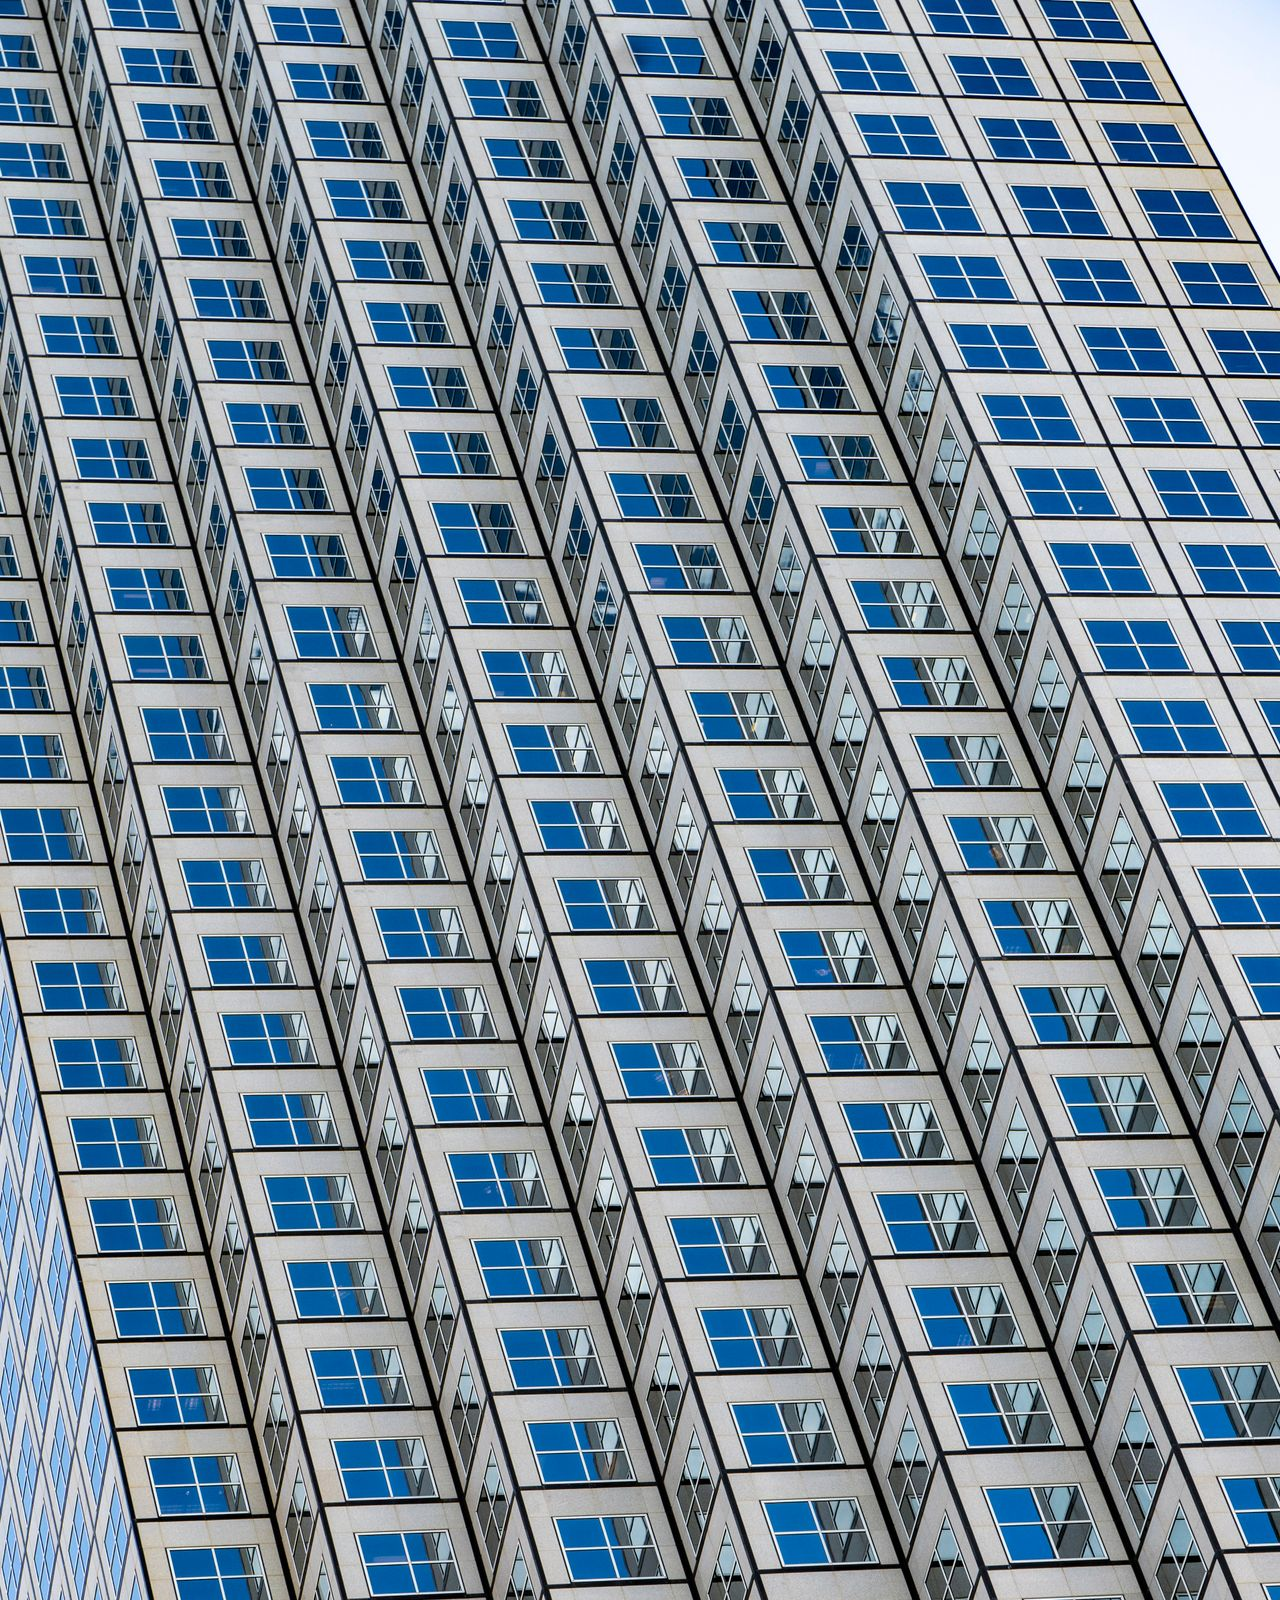
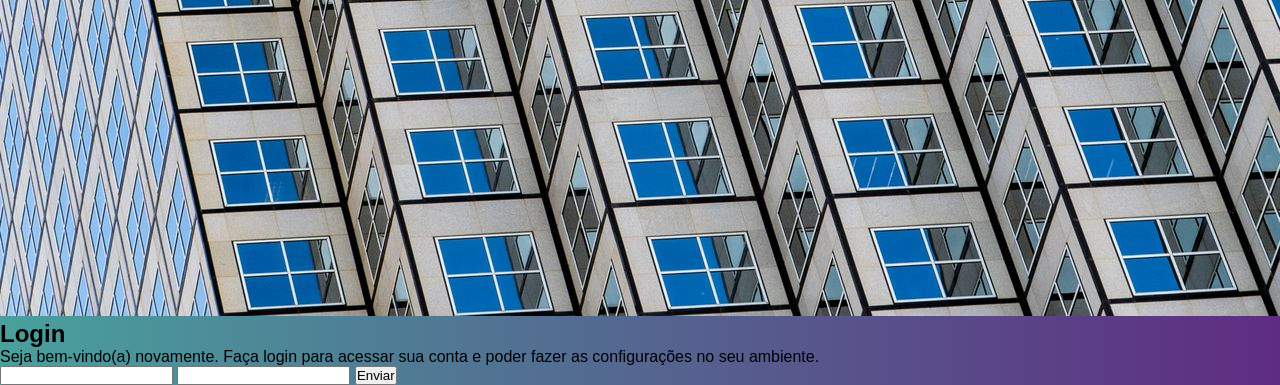
==== desafio/imagens/inde.html @ 2e76888c "fazendo sozinho o projeto sobre login." ====
<!DOCTYPE html>
<html lang="pt-br">
<head>
    <meta charset="UTF-8">
    <meta name="viewport" content="width=device-width, initial-scale=1.0">
    <title>Desafio</title>
    <link rel="stylesheet" href="estilos/style.css">
</head>
<body>
    <main>
        <section>
            <div id="imagem"><img src="./metal.jpg"></div>
            <div id="form">
                <h1>Login</h1>
                <p>Seja bem-vindo(a) novamente. Faça login para acessar sua conta e poder fazer as configurações no seu ambiente.</p>
                <form action="form.php" method="post">
                    <input type="text" name="nome" id="iform">
                    <input type="password" name="senha" id="iform">
                    <input type="submit" value="Enviar" id="iform">
                </form>
            </div>
        </section>
    </main>
</body>
</html>
---- desafio/imagens/estilos/style.css ----
@charset "UTF-8";

/* DESAFIO */

/* Paleta de cores */

* {
    margin: 0;
    padding: 0;
}

html {
    margin: auto;
}

body {
    font-family: Arial, Helvetica, sans-serif;
    background: linear-gradient(to right, #49a09d, #5f2c82);
}
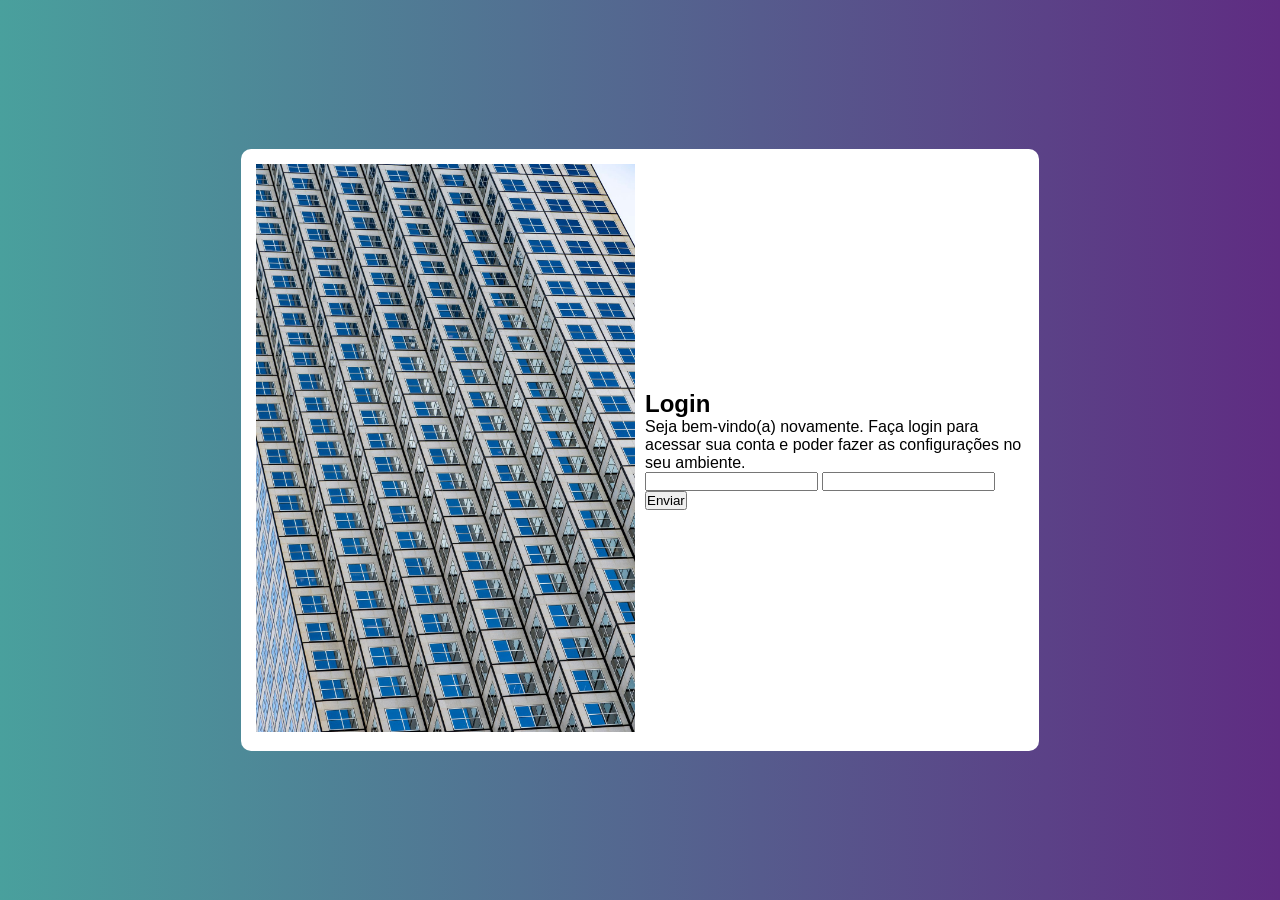
==== commit f13ec980: "alinhando os itens." ====
--- a/desafio/imagens/inde.html
+++ b/desafio/imagens/inde.html
@@ -8,7 +8,7 @@
 </head>
 <body>
     <main>
-        <section>
+        <section id="Login">
             <div id="imagem"><img src="./metal.jpg"></div>
             <div id="form">
                 <h1>Login</h1>
--- a/desafio/imagens/estilos/style.css
+++ b/desafio/imagens/estilos/style.css
@@ -11,9 +11,34 @@
 
 html {
     margin: auto;
+    padding: auto;
 }
 
 body {
     font-family: Arial, Helvetica, sans-serif;
     background: linear-gradient(to right, #49a09d, #5f2c82);
+}
+
+main {
+    display: flex;
+    justify-content: center;
+    align-items: center;
+    min-height: 100vh;
+    padding: 0px 10px;;
+}
+section#Login {
+    background-color: white;
+    border-radius: 10px;
+    padding: 15px;
+    align-items: center;
+    display: grid;
+    grid-template-columns: 1fr 1fr;
+    gap: 10px;
+    width: 768px;
+    align-items: justify;
+}
+
+div#imagem > img {
+    width: 100%;
+    height: 100%;
 }
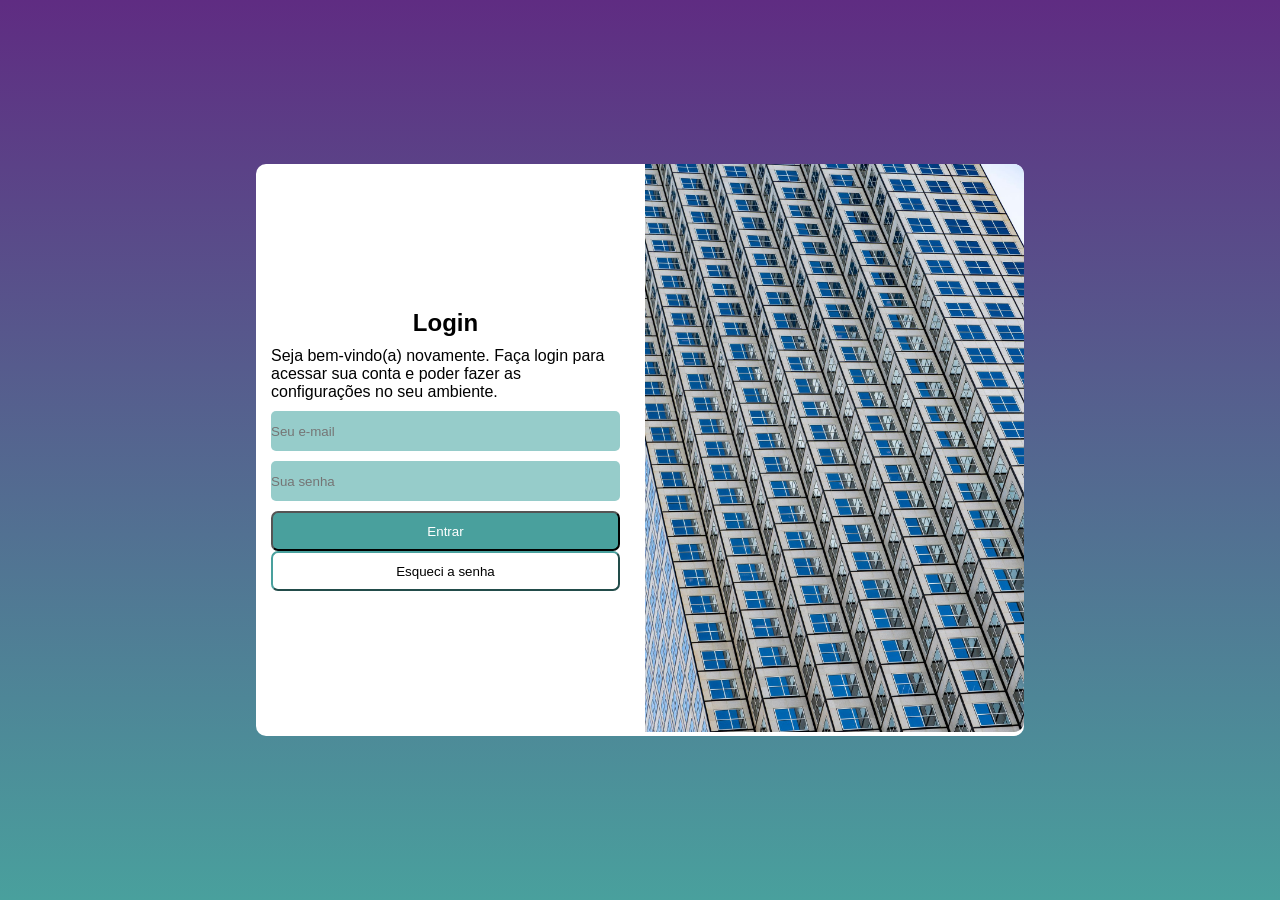
==== commit d5b48ee2: "site atualizado." ====
--- a/desafio/imagens/inde.html
+++ b/desafio/imagens/inde.html
@@ -9,16 +9,24 @@
 <body>
     <main>
         <section id="Login">
-            <div id="imagem"><img src="./metal.jpg"></div>
             <div id="form">
                 <h1>Login</h1>
                 <p>Seja bem-vindo(a) novamente. Faça login para acessar sua conta e poder fazer as configurações no seu ambiente.</p>
                 <form action="form.php" method="post">
-                    <input type="text" name="nome" id="iform">
-                    <input type="password" name="senha" id="iform">
-                    <input type="submit" value="Enviar" id="iform">
+                    <p>
+                        <label for="inome"></label>
+                        <input type="text" name="nome" id="inome" required placeholder="Seu e-mail" autocomplete="username">
+                    </p>
+                    <p>
+                        <label for="isenha"></label>
+                        <input type="password" name="senha" id="isenha" required placeholder="Sua senha" autocomplete="current-password">
+                    </p>
+
+                    <input type="submit" value="Entrar" id="enter"><br>
+                    <input type="reset" value="Esqueci a senha" id="password">
                 </form>
             </div>
+            <div id="imagem"><img src="./metal.jpg"></div>
         </section>
     </main>
 </body>
--- a/desafio/imagens/estilos/style.css
+++ b/desafio/imagens/estilos/style.css
@@ -16,7 +16,7 @@
 
 body {
     font-family: Arial, Helvetica, sans-serif;
-    background: linear-gradient(to right, #49a09d, #5f2c82);
+    background: linear-gradient(to top, #49a09d, #5f2c82);
 }
 
 main {
@@ -24,12 +24,47 @@
     justify-content: center;
     align-items: center;
     min-height: 100vh;
-    padding: 0px 10px;;
+    padding: 0px 10px;
+}
+
+div#form > h1, p {
+    padding-bottom: 10px;
+}
+
+div#form > h1 {
+    text-align: center;
+}
+
+div#form {
+    padding: 15px;
+}
+
+p > input {
+    background-color: #96ccca;
+    border: none;
+    border-radius: 5px;
+    width: 100%;
+    height: 40px;
+}
+
+#enter {
+    background-color: #49a09d;
+    color: white;
+    border-radius: 7px;
+    width: 100%;
+    height: 40px;
+}
+
+#password {
+    background-color: white;
+    border-radius: 7px;
+    border-color: #49a09d;
+    width: 100%;
+    height: 40px;
 }
 section#Login {
     background-color: white;
     border-radius: 10px;
-    padding: 15px;
     align-items: center;
     display: grid;
     grid-template-columns: 1fr 1fr;
@@ -41,4 +76,6 @@
 div#imagem > img {
     width: 100%;
     height: 100%;
+    border-top-right-radius: 10px;
+    border-bottom-right-radius: 10px;
 }
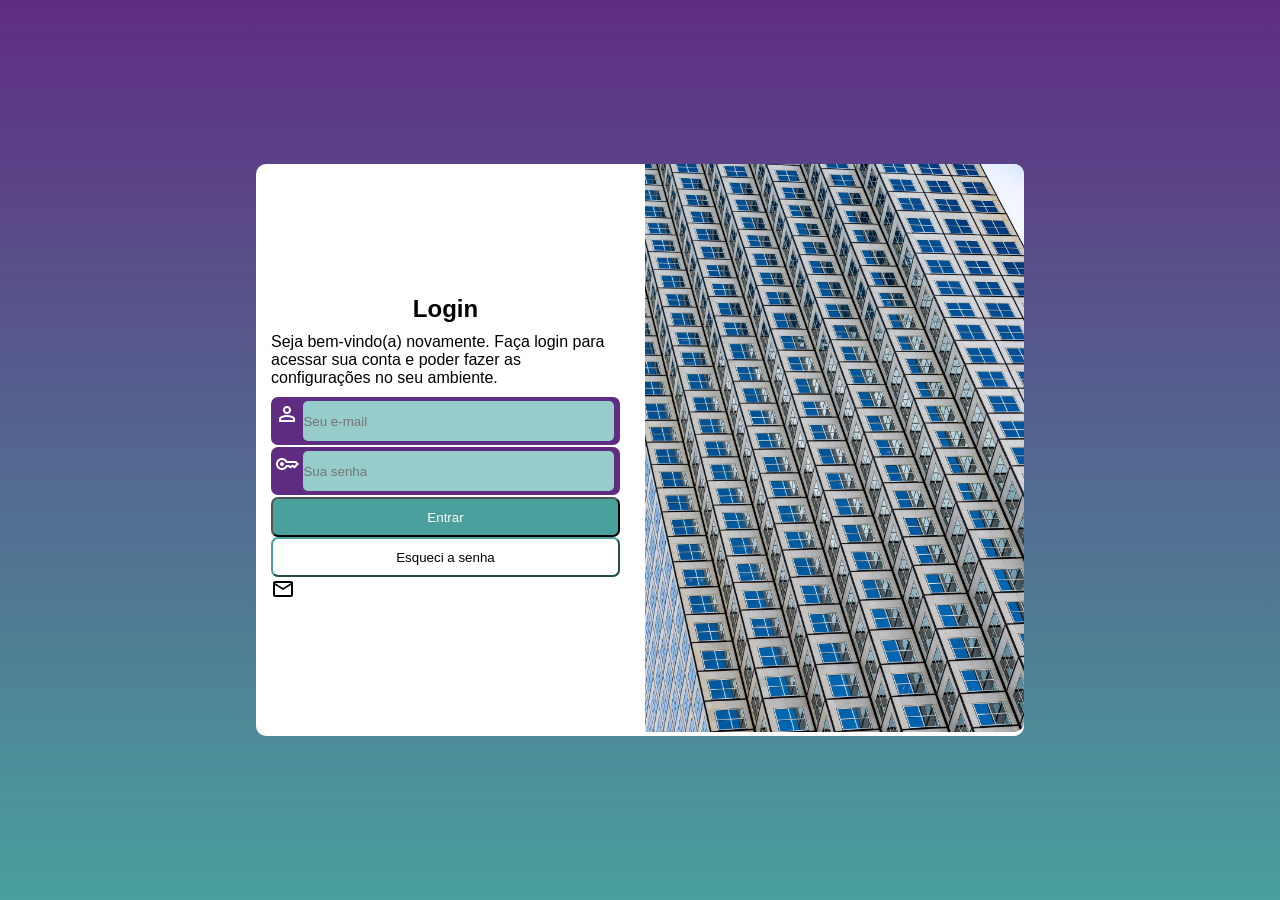
==== commit d951d7e3: "ícones colocados." ====
--- a/desafio/imagens/inde.html
+++ b/desafio/imagens/inde.html
@@ -5,6 +5,7 @@
     <meta name="viewport" content="width=device-width, initial-scale=1.0">
     <title>Desafio</title>
     <link rel="stylesheet" href="estilos/style.css">
+    <link href="https://fonts.googleapis.com/css2?family=Material+Symbols+Outlined" rel="stylesheet" />
 </head>
 <body>
     <main>
@@ -13,17 +14,17 @@
                 <h1>Login</h1>
                 <p>Seja bem-vindo(a) novamente. Faça login para acessar sua conta e poder fazer as configurações no seu ambiente.</p>
                 <form action="form.php" method="post">
-                    <p>
-                        <label for="inome"></label>
+                    <p id="roxo">
+                        <label for="inome"><i class="material-symbols-outlined">person</i></label>
                         <input type="text" name="nome" id="inome" required placeholder="Seu e-mail" autocomplete="username">
                     </p>
-                    <p>
-                        <label for="isenha"></label>
+                    <p id="roxo">
+                        <label for="isenha"><i class="material-symbols-outlined">key</i></label>
                         <input type="password" name="senha" id="isenha" required placeholder="Sua senha" autocomplete="current-password">
                     </p>
 
                     <input type="submit" value="Entrar" id="enter"><br>
-                    <input type="reset" value="Esqueci a senha" id="password">
+                    <input type="reset" value="Esqueci a senha" id="password"><i class="material-symbols-outlined">mail</i>
                 </form>
             </div>
             <div id="imagem"><img src="./metal.jpg"></div>
--- a/desafio/imagens/estilos/style.css
+++ b/desafio/imagens/estilos/style.css
@@ -43,8 +43,16 @@
     background-color: #96ccca;
     border: none;
     border-radius: 5px;
-    width: 100%;
+    width: 90%;
     height: 40px;
+}
+
+#roxo {
+    background-color: #5f2c82;
+    color: white;
+    border-radius: 7px;
+    padding: 4px 0px 4px 4px;
+    margin-bottom: 2px;
 }
 
 #enter {
@@ -62,6 +70,7 @@
     width: 100%;
     height: 40px;
 }
+
 section#Login {
     background-color: white;
     border-radius: 10px;
